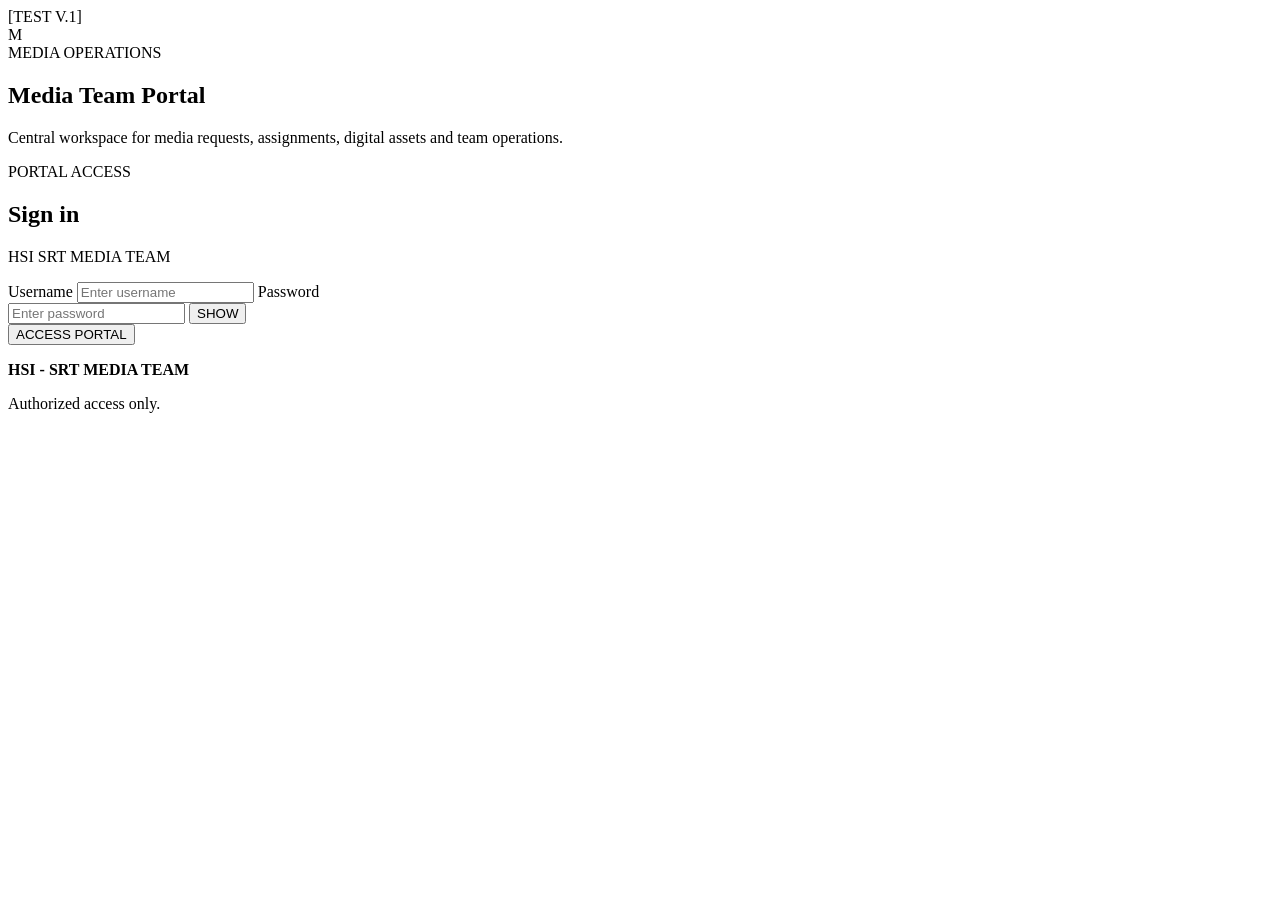
==== index.html @ 19d89032 "Add initial HTML structure for Media Operations Portal" ====
<!DOCTYPE html>
<html lang="en">
<head>
  <meta charset="UTF-8">
  <meta name="viewport" content="width=device-width, initial-scale=1.0">
  <title>Media Operations Portal | MOP</title>
  <link rel="stylesheet" href="css/style.css">
</head>

<body class="login-body">

  <div class="concept-banner">
    [TEST V.1]
  </div>

  <main class="login-wrapper">

    <section class="login-brand">
      <div class="brand-mark">M</div>

      <div>
        <span class="eyebrow">MEDIA OPERATIONS</span>
        <h1>Media Team Portal</h1>
        <p>
          Central workspace for media requests, assignments,
          digital assets and team operations.
        </p>
      </div>
    </section>

    <section class="login-card">

      <div class="login-card-header">
        <span class="status-dot"></span>
        <span>PORTAL ACCESS</span>
      </div>

      <h2>Sign in</h2>
      <p class="muted">
        HSI SRT MEDIA TEAM
      </p>

      <form id="loginForm">

        <label for="username">Username</label>
        <input
          id="username"
          type="text"
          autocomplete="off"
          placeholder="Enter username"
          required
        >

        <label for="password">Password</label>

        <div class="password-box">
          <input
            id="password"
            type="password"
            autocomplete="off"
            placeholder="Enter password"
            required
          >

          <button
            type="button"
            id="showPassword"
            class="show-password"
          >
            SHOW
          </button>
        </div>

        <button class="login-button" type="submit">
          ACCESS PORTAL
        </button>

        <p id="loginMessage" class="login-message"></p>

      </form>

      <div class="security-note">
        <strong>HSI - SRT MEDIA TEAM</strong>
        <p>
         Authorized access only.
        </p>
      </div>

    </section>

  </main>

  <script src="js/login.js"></script>
</body>
</html>
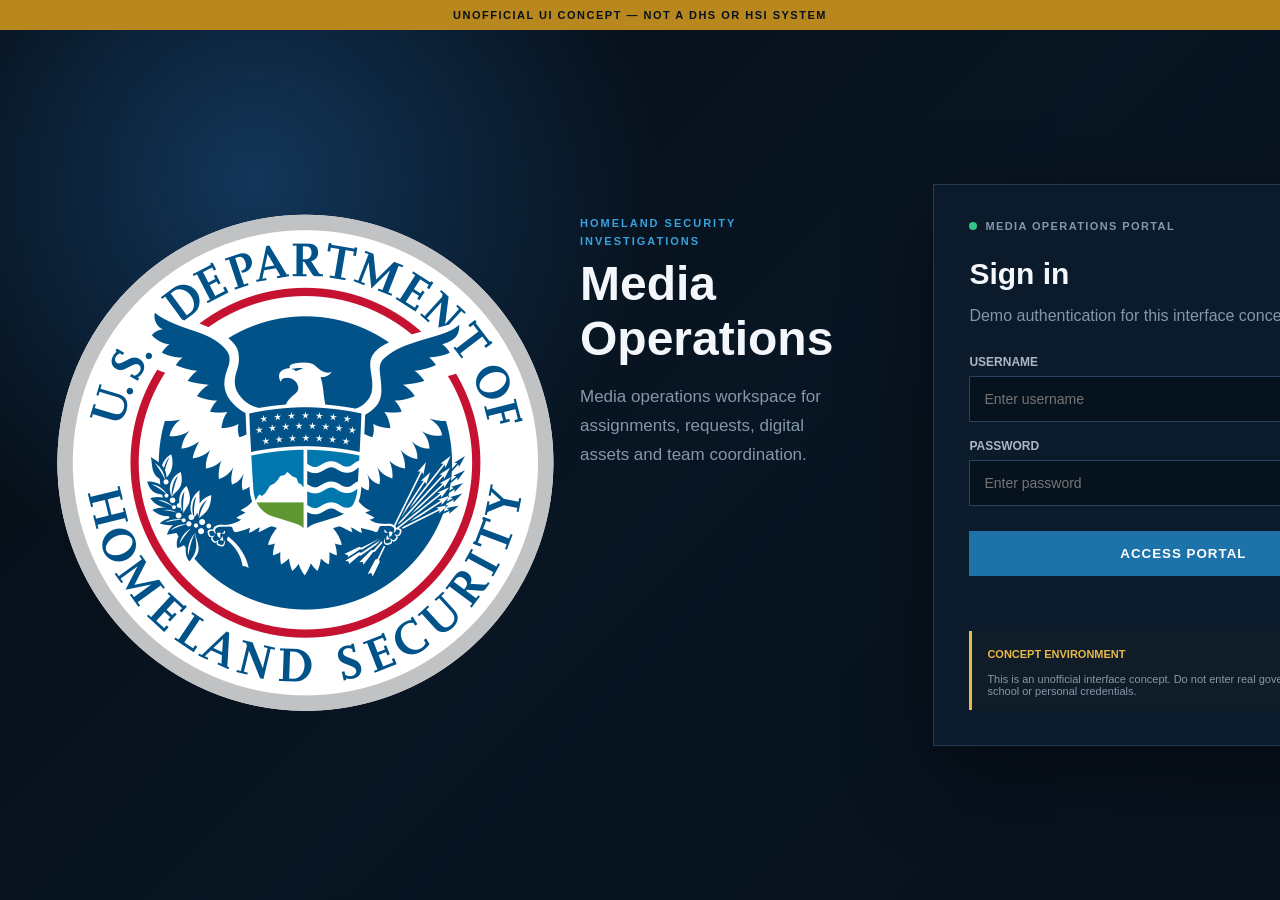
==== commit eb78ec1a: "Update title and content for media operations portal" ====
--- a/index.html
+++ b/index.html
@@ -3,46 +3,70 @@
 <head>
   <meta charset="UTF-8">
   <meta name="viewport" content="width=device-width, initial-scale=1.0">
-  <title>Media Operations Portal | MOP</title>
+
+  <title>Media Operations Portal | Concept</title>
+
   <link rel="stylesheet" href="css/style.css">
 </head>
 
 <body class="login-body">
 
   <div class="concept-banner">
-    [TEST V.1]
+    UNOFFICIAL UI CONCEPT — NOT A DHS OR HSI SYSTEM
   </div>
 
   <main class="login-wrapper">
 
     <section class="login-brand">
-      <div class="brand-mark">M</div>
+
+      <div class="brand-seal">
+        <img src="images/dhs-seal.png" alt="DHS Seal">
+      </div>
 
       <div>
-        <span class="eyebrow">MEDIA OPERATIONS</span>
-        <h1>Media Team Portal</h1>
+
+        <span class="eyebrow">
+          HOMELAND SECURITY INVESTIGATIONS
+        </span>
+
+        <h1>Media Operations</h1>
+
         <p>
-          Central workspace for media requests, assignments,
-          digital assets and team operations.
+          Media operations workspace for assignments,
+          requests, digital assets and team coordination.
         </p>
+
       </div>
+
     </section>
+
 
     <section class="login-card">
 
       <div class="login-card-header">
+
         <span class="status-dot"></span>
-        <span>PORTAL ACCESS</span>
+
+        <span>
+          MEDIA OPERATIONS PORTAL
+        </span>
+
       </div>
 
+
       <h2>Sign in</h2>
+
       <p class="muted">
-        HSI SRT MEDIA TEAM
+        Demo authentication for this interface concept.
       </p>
+
 
       <form id="loginForm">
 
-        <label for="username">Username</label>
+        <label for="username">
+          USERNAME
+        </label>
+
         <input
           id="username"
           type="text"
@@ -51,9 +75,14 @@
           required
         >
 
-        <label for="password">Password</label>
+
+        <label for="password">
+          PASSWORD
+        </label>
+
 
         <div class="password-box">
+
           <input
             id="password"
             type="password"
@@ -69,27 +98,46 @@
           >
             SHOW
           </button>
+
         </div>
 
-        <button class="login-button" type="submit">
+
+        <button
+          class="login-button"
+          type="submit"
+        >
           ACCESS PORTAL
         </button>
 
-        <p id="loginMessage" class="login-message"></p>
+
+        <p
+          id="loginMessage"
+          class="login-message"
+        ></p>
 
       </form>
 
+
       <div class="security-note">
-        <strong>HSI - SRT MEDIA TEAM</strong>
+
+        <strong>
+          CONCEPT ENVIRONMENT
+        </strong>
+
         <p>
-         Authorized access only.
+          This is an unofficial interface concept.
+          Do not enter real government, work,
+          school or personal credentials.
         </p>
+
       </div>
 
     </section>
 
   </main>
 
+
   <script src="js/login.js"></script>
+
 </body>
 </html>
--- a/css/style.css
+++ b/css/style.css
@@ -0,0 +1,661 @@
+* {
+    box-sizing: border-box;
+}
+
+:root {
+    --bg: #07111d;
+    --bg2: #0a1726;
+    --panel: #0d1c2c;
+    --panel2: #10243a;
+    --border: #203a53;
+
+    --blue: #1d72aa;
+    --blue2: #39a1dc;
+
+    --text: #f3f7fb;
+    --muted: #8497aa;
+
+    --green: #35c78a;
+    --yellow: #e9b949;
+    --red: #e45b5b;
+}
+
+body {
+    margin: 0;
+    font-family:
+        Inter,
+        -apple-system,
+        BlinkMacSystemFont,
+        "Segoe UI",
+        sans-serif;
+
+    background: var(--bg);
+    color: var(--text);
+}
+
+.concept-banner {
+    height: 30px;
+    background: #b8871d;
+    color: #07111d;
+
+    display: flex;
+    align-items: center;
+    justify-content: center;
+
+    font-size: 11px;
+    font-weight: 800;
+    letter-spacing: 1.5px;
+}
+
+
+/* LOGIN */
+
+.login-body {
+    min-height: 100vh;
+
+    background:
+        radial-gradient(
+            circle at 20% 20%,
+            #12365a 0,
+            transparent 32%
+        ),
+        linear-gradient(
+            135deg,
+            #050b12,
+            #081522 50%,
+            #07111d
+        );
+}
+
+.login-wrapper {
+    min-height: calc(100vh - 30px);
+
+    display: grid;
+    grid-template-columns: 1.2fr 500px;
+
+    max-width: 1250px;
+
+    margin: auto;
+    padding: 70px 40px;
+
+    align-items: center;
+    gap: 100px;
+}
+
+.login-brand {
+    display: flex;
+    gap: 25px;
+    align-items: flex-start;
+}
+
+.brand-mark {
+    width: 75px;
+    height: 75px;
+
+    border: 2px solid var(--blue2);
+
+    display: grid;
+    place-items: center;
+
+    font-size: 35px;
+    font-weight: 900;
+
+    color: var(--blue2);
+
+    background: rgba(20, 80, 120, .15);
+}
+
+.brand-mark.small {
+    width: 42px;
+    height: 42px;
+    font-size: 19px;
+}
+
+.login-brand h1 {
+    font-size: 48px;
+    margin: 7px 0 15px;
+}
+
+.login-brand p {
+    color: var(--muted);
+    font-size: 17px;
+    line-height: 1.7;
+    max-width: 550px;
+}
+
+.eyebrow {
+    color: var(--blue2);
+
+    font-size: 11px;
+    font-weight: 800;
+
+    letter-spacing: 2px;
+}
+
+.login-card {
+    background: rgba(13, 28, 44, .96);
+
+    border: 1px solid var(--border);
+
+    padding: 35px;
+
+    box-shadow:
+        0 30px 80px rgba(0, 0, 0, .45);
+}
+
+.login-card-header {
+    display: flex;
+    align-items: center;
+    gap: 8px;
+
+    color: var(--muted);
+
+    font-size: 11px;
+    font-weight: 700;
+
+    letter-spacing: 1.4px;
+}
+
+.status-dot,
+.online-dot {
+    width: 8px;
+    height: 8px;
+
+    border-radius: 50%;
+
+    background: var(--green);
+}
+
+.login-card h2 {
+    margin-bottom: 5px;
+    font-size: 30px;
+}
+
+.muted {
+    color: var(--muted);
+    margin-bottom: 30px;
+}
+
+label {
+    display: block;
+
+    margin: 17px 0 7px;
+
+    color: #aab8c5;
+
+    font-size: 12px;
+    font-weight: 700;
+}
+
+input {
+    width: 100%;
+
+    background: #07121f;
+
+    border: 1px solid #29435c;
+
+    color: white;
+
+    padding: 14px;
+
+    outline: none;
+
+    font-size: 14px;
+}
+
+input:focus {
+    border-color: var(--blue2);
+}
+
+.password-box {
+    display: flex;
+}
+
+.password-box input {
+    border-right: none;
+}
+
+.show-password {
+    background: #07121f;
+
+    color: var(--blue2);
+
+    border: 1px solid #29435c;
+    border-left: none;
+
+    padding: 0 15px;
+
+    font-size: 10px;
+    font-weight: 800;
+
+    cursor: pointer;
+}
+
+.login-button {
+    width: 100%;
+
+    margin-top: 25px;
+    padding: 15px;
+
+    border: 0;
+
+    background: var(--blue);
+
+    color: white;
+
+    font-weight: 800;
+    letter-spacing: 1px;
+
+    cursor: pointer;
+}
+
+.login-button:hover {
+    background: #2587c5;
+}
+
+.login-message {
+    min-height: 18px;
+
+    color: var(--blue2);
+
+    font-size: 12px;
+
+    text-align: center;
+}
+
+.security-note {
+    margin-top: 25px;
+
+    border-left: 3px solid var(--yellow);
+
+    background: #101c27;
+
+    padding: 13px 15px;
+}
+
+.security-note strong {
+    color: var(--yellow);
+    font-size: 11px;
+}
+
+.security-note p {
+    color: var(--muted);
+    font-size: 11px;
+    margin-bottom: 0;
+}
+
+
+/* PORTAL */
+
+.portal-layout {
+    min-height: calc(100vh - 30px);
+
+    display: grid;
+    grid-template-columns: 240px 1fr;
+}
+
+.sidebar {
+    background: #07121f;
+
+    border-right: 1px solid var(--border);
+
+    padding: 25px 15px;
+
+    display: flex;
+    flex-direction: column;
+}
+
+.sidebar-brand {
+    display: flex;
+    align-items: center;
+    gap: 12px;
+
+    padding: 0 10px 30px;
+}
+
+.sidebar-brand strong {
+    display: block;
+    font-size: 13px;
+}
+
+.sidebar-brand span {
+    color: var(--muted);
+    font-size: 10px;
+    letter-spacing: 2px;
+}
+
+.sidebar nav {
+    display: flex;
+    flex-direction: column;
+    gap: 5px;
+}
+
+.sidebar nav a {
+    color: #8ea1b4;
+
+    text-decoration: none;
+
+    padding: 12px 15px;
+
+    border-left: 2px solid transparent;
+
+    font-size: 13px;
+}
+
+.sidebar nav a:hover,
+.sidebar nav a.active {
+    color: white;
+
+    background: #0d2033;
+
+    border-left-color: var(--blue2);
+}
+
+.sidebar-bottom {
+    margin-top: auto;
+}
+
+.sidebar-bottom button {
+    width: 100%;
+
+    padding: 11px;
+
+    background: transparent;
+
+    color: var(--muted);
+
+    border: 1px solid var(--border);
+
+    cursor: pointer;
+}
+
+.portal-content {
+    padding: 40px;
+
+    background:
+        linear-gradient(
+            180deg,
+            #081522,
+            #07111d
+        );
+}
+
+.portal-header {
+    display: flex;
+
+    align-items: center;
+    justify-content: space-between;
+
+    margin-bottom: 35px;
+}
+
+.portal-header h1 {
+    margin: 5px 0;
+    font-size: 30px;
+}
+
+.portal-header p {
+    color: var(--muted);
+    margin: 0;
+}
+
+.user-chip {
+    display: flex;
+    align-items: center;
+    gap: 9px;
+
+    background: var(--panel);
+
+    border: 1px solid var(--border);
+
+    padding: 10px 15px;
+
+    font-size: 12px;
+}
+
+.stats-grid {
+    display: grid;
+
+    grid-template-columns:
+        repeat(4, minmax(160px, 1fr));
+
+    gap: 15px;
+
+    margin-bottom: 20px;
+}
+
+.stat-card,
+.panel {
+    background: var(--panel);
+
+    border: 1px solid var(--border);
+}
+
+.stat-card {
+    padding: 20px;
+}
+
+.stat-card span {
+    display: block;
+
+    color: var(--muted);
+
+    font-size: 10px;
+    font-weight: 700;
+
+    letter-spacing: 1px;
+}
+
+.stat-card strong {
+    display: block;
+
+    margin: 7px 0;
+
+    font-size: 30px;
+}
+
+.stat-card small {
+    color: #657b90;
+}
+
+.dashboard-grid {
+    display: grid;
+    grid-template-columns: 1fr 1fr;
+
+    gap: 20px;
+
+    margin-bottom: 20px;
+}
+
+.panel {
+    padding: 22px;
+}
+
+.panel-heading {
+    display: flex;
+
+    justify-content: space-between;
+    align-items: center;
+
+    margin-bottom: 20px;
+}
+
+.panel-heading h2 {
+    margin: 3px 0;
+    font-size: 18px;
+}
+
+.panel-heading a {
+    color: var(--blue2);
+    text-decoration: none;
+    font-size: 12px;
+}
+
+.request-row {
+    display: flex;
+
+    align-items: center;
+    justify-content: space-between;
+
+    padding: 15px 0;
+
+    border-bottom: 1px solid #1b3247;
+}
+
+.request-row:last-child {
+    border-bottom: 0;
+}
+
+.request-row strong {
+    font-size: 13px;
+}
+
+.request-row p {
+    color: var(--muted);
+
+    font-size: 11px;
+
+    margin: 4px 0 0;
+}
+
+.badge {
+    padding: 5px 8px;
+
+    font-size: 9px;
+    font-weight: 800;
+
+    letter-spacing: .5px;
+}
+
+.badge.urgent {
+    background: rgba(228, 91, 91, .13);
+    color: #f17878;
+}
+
+.badge.progress {
+    background: rgba(57, 161, 220, .13);
+    color: #56b5eb;
+}
+
+.badge.pending {
+    background: rgba(233, 185, 73, .13);
+    color: #e9b949;
+}
+
+.activity {
+    display: flex;
+
+    gap: 12px;
+
+    padding: 12px 0;
+
+    border-bottom: 1px solid #1b3247;
+}
+
+.activity > span {
+    width: 7px;
+    height: 7px;
+
+    margin-top: 5px;
+
+    background: var(--blue2);
+
+    border-radius: 50%;
+}
+
+.activity strong {
+    font-size: 12px;
+}
+
+.activity p {
+    color: var(--muted);
+
+    font-size: 11px;
+
+    margin: 3px 0;
+}
+
+.activity small {
+    color: #526b82;
+    font-size: 10px;
+}
+
+table {
+    width: 100%;
+
+    border-collapse: collapse;
+
+    font-size: 12px;
+}
+
+th {
+    color: var(--muted);
+
+    font-size: 9px;
+
+    letter-spacing: 1px;
+
+    text-align: left;
+
+    padding: 12px 10px;
+
+    border-bottom: 1px solid var(--border);
+}
+
+td {
+    padding: 15px 10px;
+
+    border-bottom: 1px solid #172d42;
+}
+
+
+/* MOBILE */
+
+@media (max-width: 900px) {
+
+    .login-wrapper {
+        grid-template-columns: 1fr;
+        gap: 40px;
+    }
+
+    .portal-layout {
+        grid-template-columns: 1fr;
+    }
+
+    .sidebar {
+        display: none;
+    }
+
+    .stats-grid {
+        grid-template-columns: 1fr 1fr;
+    }
+
+    .dashboard-grid {
+        grid-template-columns: 1fr;
+    }
+
+}
+
+@media (max-width: 550px) {
+
+    .login-wrapper {
+        padding: 35px 20px;
+    }
+
+    .login-brand h1 {
+        font-size: 35px;
+    }
+
+    .portal-content {
+        padding: 20px;
+    }
+
+    .stats-grid {
+        grid-template-columns: 1fr;
+    }
+
+    .assignments {
+        overflow-x: auto;
+    }
+
+}
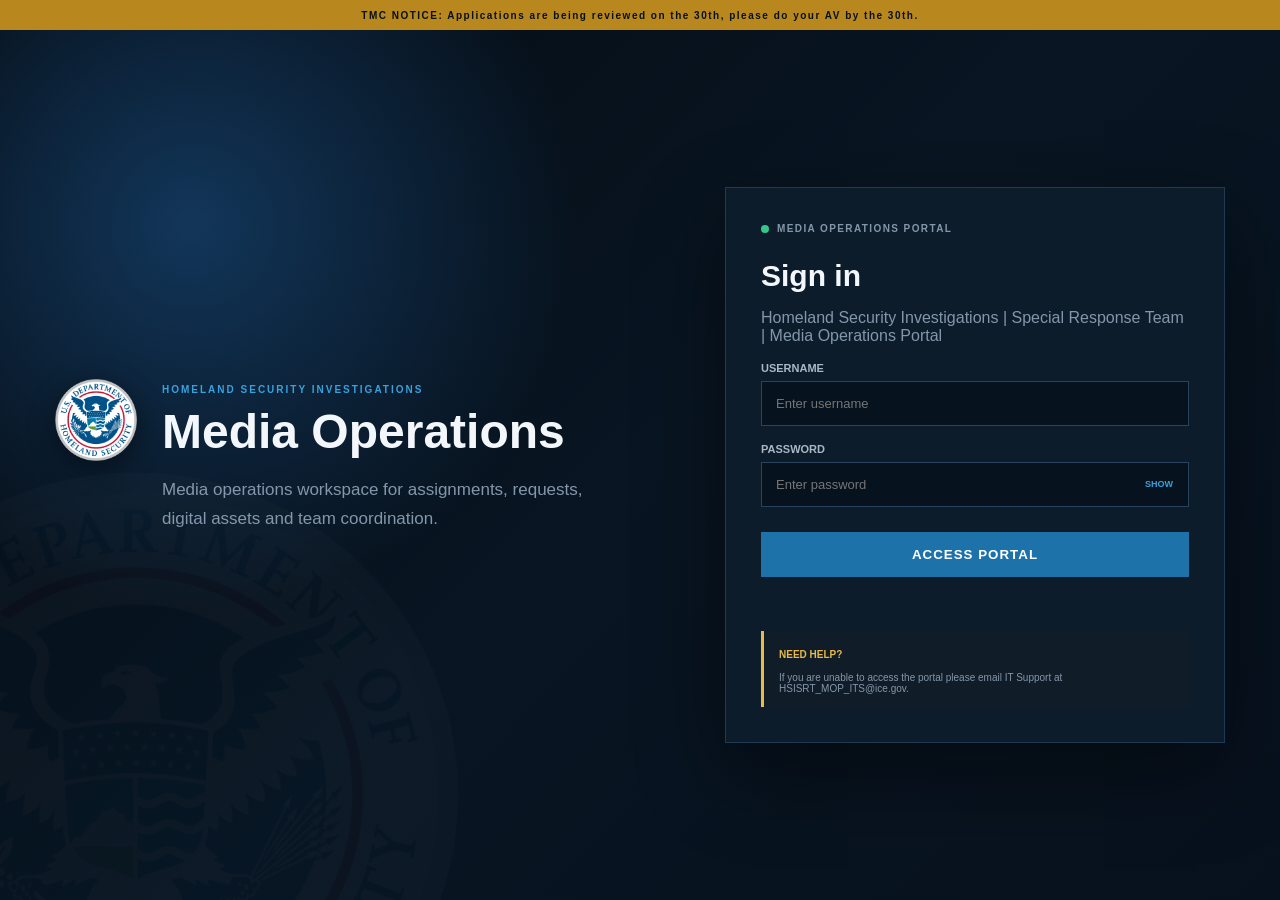
==== commit af0758b3: "Change title and update banner notice Updated title and banner message to reflect HSI-SRT." ====
--- a/index.html
+++ b/index.html
@@ -4,7 +4,7 @@
   <meta charset="UTF-8">
   <meta name="viewport" content="width=device-width, initial-scale=1.0">
 
-  <title>Media Operations Portal | Concept</title>
+  <title>Media Operations Portal | HSI-SRT</title>
 
   <link rel="stylesheet" href="css/style.css">
 </head>
@@ -12,7 +12,7 @@
 <body class="login-body">
 
   <div class="concept-banner">
-    UNOFFICIAL UI CONCEPT — NOT A DHS OR HSI SYSTEM
+   TMC NOTICE: Applications are being reviewed on the 30th, please do your AV by the 30th.
   </div>
 
   <main class="login-wrapper">
@@ -57,7 +57,7 @@
       <h2>Sign in</h2>
 
       <p class="muted">
-        Demo authentication for this interface concept.
+        Homeland Security Investigations | Special Response Team | Media Operations Portal
       </p>
 
 
@@ -121,13 +121,12 @@
       <div class="security-note">
 
         <strong>
-          CONCEPT ENVIRONMENT
+          NEED HELP?
         </strong>
 
         <p>
-          This is an unofficial interface concept.
-          Do not enter real government, work,
-          school or personal credentials.
+          If you are unable to access the portal please
+          email IT Support at HSISRT_MOP_ITS@ice.gov.
         </p>
 
       </div>
--- a/css/style.css
+++ b/css/style.css
@@ -3,10 +3,13 @@
 }
 
 :root {
-    --bg: #07111d;
-    --bg2: #0a1726;
+
+    --bg: #06101b;
+    --bg2: #081827;
+
     --panel: #0d1c2c;
     --panel2: #10243a;
+
     --border: #203a53;
 
     --blue: #1d72aa;
@@ -20,8 +23,11 @@
     --red: #e45b5b;
 }
 
+
 body {
+
     margin: 0;
+
     font-family:
         Inter,
         -apple-system,
@@ -30,332 +36,561 @@
         sans-serif;
 
     background: var(--bg);
+
     color: var(--text);
-}
+
+}
+
+
+/* CONCEPT WARNING */
 
 .concept-banner {
+
     height: 30px;
+
     background: #b8871d;
+
     color: #07111d;
 
     display: flex;
+
     align-items: center;
     justify-content: center;
 
-    font-size: 11px;
-    font-weight: 800;
+    font-size: 10px;
+
+    font-weight: 900;
+
     letter-spacing: 1.5px;
+
+}
+
+
+/* DHS SEALS */
+
+.brand-seal {
+
+    width: 82px;
+    height: 82px;
+
+    display: flex;
+
+    align-items: center;
+    justify-content: center;
+
+    flex-shrink: 0;
+
+}
+
+
+.brand-seal img {
+
+    width: 100%;
+    height: 100%;
+
+    object-fit: contain;
+
+    display: block;
+
+    filter:
+        drop-shadow(
+            0 7px 14px
+            rgba(0,0,0,.45)
+        );
+
+}
+
+
+.brand-seal.small {
+
+    width: 48px;
+    height: 48px;
+
+}
+
+
+.brand-seal.small img {
+
+    width: 48px;
+    height: 48px;
+
 }
 
 
 /* LOGIN */
 
 .login-body {
+
     min-height: 100vh;
 
-    background:
+    position: relative;
+
+    background:
+
         radial-gradient(
-            circle at 20% 20%,
+            circle at 15% 25%,
             #12365a 0,
-            transparent 32%
+            transparent 30%
         ),
+
         linear-gradient(
             135deg,
             #050b12,
             #081522 50%,
             #07111d
         );
-}
+
+}
+
+
+.login-body::before {
+
+    content: "";
+
+    position: fixed;
+
+    width: 650px;
+    height: 650px;
+
+    left: -190px;
+    bottom: -220px;
+
+    background-image:
+        url("../images/dhs-seal.png");
+
+    background-repeat:
+        no-repeat;
+
+    background-position:
+        center;
+
+    background-size:
+        contain;
+
+    opacity: .025;
+
+    pointer-events: none;
+
+}
+
 
 .login-wrapper {
-    min-height: calc(100vh - 30px);
+
+    min-height:
+        calc(100vh - 30px);
 
     display: grid;
-    grid-template-columns: 1.2fr 500px;
+
+    grid-template-columns:
+        1.2fr 500px;
 
     max-width: 1250px;
 
     margin: auto;
+
     padding: 70px 40px;
 
     align-items: center;
+
     gap: 100px;
-}
+
+}
+
 
 .login-brand {
-    display: flex;
+
+    display: flex;
+
     gap: 25px;
+
     align-items: flex-start;
-}
-
-.brand-mark {
-    width: 75px;
-    height: 75px;
-
-    border: 2px solid var(--blue2);
-
-    display: grid;
-    place-items: center;
-
-    font-size: 35px;
-    font-weight: 900;
+
+}
+
+
+.login-brand h1 {
+
+    font-size: 48px;
+
+    margin:
+        7px 0 15px;
+
+}
+
+
+.login-brand p {
+
+    color: var(--muted);
+
+    font-size: 17px;
+
+    line-height: 1.7;
+
+    max-width: 550px;
+
+}
+
+
+.eyebrow {
 
     color: var(--blue2);
 
-    background: rgba(20, 80, 120, .15);
-}
-
-.brand-mark.small {
-    width: 42px;
-    height: 42px;
-    font-size: 19px;
-}
-
-.login-brand h1 {
-    font-size: 48px;
-    margin: 7px 0 15px;
-}
-
-.login-brand p {
+    font-size: 10px;
+
+    font-weight: 800;
+
+    letter-spacing: 2px;
+
+}
+
+
+.login-card {
+
+    background:
+        rgba(13,28,44,.97);
+
+    border:
+        1px solid var(--border);
+
+    padding: 35px;
+
+    box-shadow:
+        0 30px 80px
+        rgba(0,0,0,.45);
+
+}
+
+
+.login-card-header {
+
+    display: flex;
+
+    align-items: center;
+
+    gap: 8px;
+
     color: var(--muted);
-    font-size: 17px;
-    line-height: 1.7;
-    max-width: 550px;
-}
-
-.eyebrow {
-    color: var(--blue2);
-
-    font-size: 11px;
-    font-weight: 800;
-
-    letter-spacing: 2px;
-}
-
-.login-card {
-    background: rgba(13, 28, 44, .96);
-
-    border: 1px solid var(--border);
-
-    padding: 35px;
-
-    box-shadow:
-        0 30px 80px rgba(0, 0, 0, .45);
-}
-
-.login-card-header {
-    display: flex;
-    align-items: center;
-    gap: 8px;
-
-    color: var(--muted);
-
-    font-size: 11px;
+
+    font-size: 10px;
+
     font-weight: 700;
 
     letter-spacing: 1.4px;
-}
+
+}
+
 
 .status-dot,
 .online-dot {
+
     width: 8px;
     height: 8px;
 
     border-radius: 50%;
 
     background: var(--green);
-}
+
+}
+
 
 .login-card h2 {
+
     margin-bottom: 5px;
+
     font-size: 30px;
-}
+
+}
+
 
 .muted {
+
     color: var(--muted);
-    margin-bottom: 30px;
-}
+
+}
+
 
 label {
+
     display: block;
 
-    margin: 17px 0 7px;
+    margin:
+        17px 0 7px;
 
     color: #aab8c5;
 
+    font-size: 11px;
+
+    font-weight: 700;
+
+}
+
+
+input {
+
+    width: 100%;
+
+    background: #07121f;
+
+    border:
+        1px solid #29435c;
+
+    color: white;
+
+    padding: 14px;
+
+    outline: none;
+
+    font-size: 13px;
+
+}
+
+
+input:focus {
+
+    border-color:
+        var(--blue2);
+
+}
+
+
+.password-box {
+
+    display: flex;
+
+}
+
+
+.password-box input {
+
+    border-right: none;
+
+}
+
+
+.show-password {
+
+    background: #07121f;
+
+    color: var(--blue2);
+
+    border:
+        1px solid #29435c;
+
+    border-left: none;
+
+    padding:
+        0 15px;
+
+    font-size: 9px;
+
+    font-weight: 800;
+
+    cursor: pointer;
+
+}
+
+
+.login-button {
+
+    width: 100%;
+
+    margin-top: 25px;
+
+    padding: 15px;
+
+    border: 0;
+
+    background:
+        var(--blue);
+
+    color: white;
+
+    font-weight: 800;
+
+    letter-spacing: 1px;
+
+    cursor: pointer;
+
+}
+
+
+.login-button:hover {
+
+    background:
+        #2587c5;
+
+}
+
+
+.login-message {
+
+    min-height: 18px;
+
+    color: var(--blue2);
+
+    font-size: 11px;
+
+    text-align: center;
+
+}
+
+
+.security-note {
+
+    margin-top: 25px;
+
+    border-left:
+        3px solid var(--yellow);
+
+    background:
+        #101c27;
+
+    padding:
+        13px 15px;
+
+}
+
+
+.security-note strong {
+
+    color:
+        var(--yellow);
+
+    font-size: 10px;
+
+}
+
+
+.security-note p {
+
+    color:
+        var(--muted);
+
+    font-size: 10px;
+
+    margin-bottom: 0;
+
+}
+
+
+/* PORTAL */
+
+.portal-layout {
+
+    min-height:
+        calc(100vh - 30px);
+
+    display: grid;
+
+    grid-template-columns:
+        245px 1fr;
+
+}
+
+
+.sidebar {
+
+    background:
+        #07121f;
+
+    border-right:
+        1px solid var(--border);
+
+    padding:
+        25px 15px;
+
+    display: flex;
+
+    flex-direction: column;
+
+}
+
+
+.sidebar-brand {
+
+    display: flex;
+
+    align-items: center;
+
+    gap: 12px;
+
+    padding:
+        0 10px 30px;
+
+}
+
+
+.sidebar-brand strong {
+
+    display: block;
+
     font-size: 12px;
-    font-weight: 700;
-}
-
-input {
-    width: 100%;
-
-    background: #07121f;
-
-    border: 1px solid #29435c;
-
-    color: white;
-
-    padding: 14px;
-
-    outline: none;
-
-    font-size: 14px;
-}
-
-input:focus {
-    border-color: var(--blue2);
-}
-
-.password-box {
-    display: flex;
-}
-
-.password-box input {
-    border-right: none;
-}
-
-.show-password {
-    background: #07121f;
-
-    color: var(--blue2);
-
-    border: 1px solid #29435c;
-    border-left: none;
-
-    padding: 0 15px;
-
-    font-size: 10px;
-    font-weight: 800;
-
-    cursor: pointer;
-}
-
-.login-button {
-    width: 100%;
-
-    margin-top: 25px;
-    padding: 15px;
-
-    border: 0;
-
-    background: var(--blue);
-
-    color: white;
-
-    font-weight: 800;
-    letter-spacing: 1px;
-
-    cursor: pointer;
-}
-
-.login-button:hover {
-    background: #2587c5;
-}
-
-.login-message {
-    min-height: 18px;
-
-    color: var(--blue2);
+
+}
+
+
+.sidebar-brand span {
+
+    color: var(--muted);
+
+    font-size: 9px;
+
+    letter-spacing: 2px;
+
+}
+
+
+.sidebar nav {
+
+    display: flex;
+
+    flex-direction: column;
+
+    gap: 5px;
+
+}
+
+
+.sidebar nav a {
+
+    color: #8ea1b4;
+
+    text-decoration: none;
+
+    padding:
+        12px 15px;
+
+    border-left:
+        2px solid transparent;
 
     font-size: 12px;
 
-    text-align: center;
-}
-
-.security-note {
-    margin-top: 25px;
-
-    border-left: 3px solid var(--yellow);
-
-    background: #101c27;
-
-    padding: 13px 15px;
-}
-
-.security-note strong {
-    color: var(--yellow);
-    font-size: 11px;
-}
-
-.security-note p {
-    color: var(--muted);
-    font-size: 11px;
-    margin-bottom: 0;
-}
-
-
-/* PORTAL */
-
-.portal-layout {
-    min-height: calc(100vh - 30px);
-
-    display: grid;
-    grid-template-columns: 240px 1fr;
-}
-
-.sidebar {
-    background: #07121f;
-
-    border-right: 1px solid var(--border);
-
-    padding: 25px 15px;
-
-    display: flex;
-    flex-direction: column;
-}
-
-.sidebar-brand {
-    display: flex;
-    align-items: center;
-    gap: 12px;
-
-    padding: 0 10px 30px;
-}
-
-.sidebar-brand strong {
-    display: block;
-    font-size: 13px;
-}
-
-.sidebar-brand span {
-    color: var(--muted);
-    font-size: 10px;
-    letter-spacing: 2px;
-}
-
-.sidebar nav {
-    display: flex;
-    flex-direction: column;
-    gap: 5px;
-}
-
-.sidebar nav a {
-    color: #8ea1b4;
-
-    text-decoration: none;
-
-    padding: 12px 15px;
-
-    border-left: 2px solid transparent;
-
-    font-size: 13px;
-}
+}
+
 
 .sidebar nav a:hover,
 .sidebar nav a.active {
+
     color: white;
 
-    background: #0d2033;
-
-    border-left-color: var(--blue2);
-}
+    background:
+        #0d2033;
+
+    border-left-color:
+        var(--blue2);
+
+}
+
 
 .sidebar-bottom {
+
     margin-top: auto;
-}
+
+}
+
 
 .sidebar-bottom button {
+
     width: 100%;
 
     padding: 11px;
@@ -364,298 +599,775 @@
 
     color: var(--muted);
 
-    border: 1px solid var(--border);
+    border:
+        1px solid var(--border);
 
     cursor: pointer;
-}
+
+}
+
 
 .portal-content {
+
     padding: 40px;
 
     background:
+
+        radial-gradient(
+            circle at 80% 0,
+            rgba(24,76,115,.18),
+            transparent 30%
+        ),
+
         linear-gradient(
             180deg,
             #081522,
             #07111d
         );
-}
+
+}
+
 
 .portal-header {
+
     display: flex;
 
     align-items: center;
-    justify-content: space-between;
+
+    justify-content:
+        space-between;
 
     margin-bottom: 35px;
-}
+
+}
+
 
 .portal-header h1 {
-    margin: 5px 0;
+
+    margin:
+        5px 0;
+
     font-size: 30px;
-}
+
+}
+
 
 .portal-header p {
+
     color: var(--muted);
+
     margin: 0;
-}
+
+}
+
 
 .user-chip {
-    display: flex;
+
+    display: flex;
+
     align-items: center;
+
     gap: 9px;
 
-    background: var(--panel);
-
-    border: 1px solid var(--border);
-
-    padding: 10px 15px;
-
-    font-size: 12px;
-}
+    background:
+        var(--panel);
+
+    border:
+        1px solid var(--border);
+
+    padding:
+        10px 15px;
+
+    font-size: 11px;
+
+}
+
 
 .stats-grid {
+
     display: grid;
 
     grid-template-columns:
-        repeat(4, minmax(160px, 1fr));
+        repeat(
+            4,
+            minmax(160px,1fr)
+        );
 
     gap: 15px;
 
     margin-bottom: 20px;
-}
+
+}
+
 
 .stat-card,
 .panel {
-    background: var(--panel);
-
-    border: 1px solid var(--border);
-}
+
+    background:
+        var(--panel);
+
+    border:
+        1px solid var(--border);
+
+}
+
 
 .stat-card {
+
     padding: 20px;
-}
+
+}
+
 
 .stat-card span {
+
     display: block;
 
     color: var(--muted);
 
+    font-size: 9px;
+
+    font-weight: 700;
+
+    letter-spacing: 1px;
+
+}
+
+
+.stat-card strong {
+
+    display: block;
+
+    margin:
+        7px 0;
+
+    font-size: 30px;
+
+}
+
+
+.stat-card small {
+
+    color: #657b90;
+
+}
+
+
+.dashboard-grid {
+
+    display: grid;
+
+    grid-template-columns:
+        1fr 1fr;
+
+    gap: 20px;
+
+    margin-bottom: 20px;
+
+}
+
+
+.panel {
+
+    padding: 22px;
+
+}
+
+
+.panel-heading {
+
+    display: flex;
+
+    justify-content:
+        space-between;
+
+    align-items: center;
+
+    margin-bottom: 20px;
+
+}
+
+
+.panel-heading h2 {
+
+    margin:
+        3px 0;
+
+    font-size: 18px;
+
+}
+
+
+.panel-heading a {
+
+    color:
+        var(--blue2);
+
+    text-decoration: none;
+
+    font-size: 11px;
+
+}
+
+
+.request-row {
+
+    display: flex;
+
+    align-items: center;
+
+    justify-content:
+        space-between;
+
+    padding:
+        15px 0;
+
+    border-bottom:
+        1px solid #1b3247;
+
+}
+
+
+.request-row:last-child {
+
+    border-bottom: 0;
+
+}
+
+
+.request-row strong {
+
+    font-size: 12px;
+
+}
+
+
+.request-row p {
+
+    color: var(--muted);
+
     font-size: 10px;
-    font-weight: 700;
-
-    letter-spacing: 1px;
-}
-
-.stat-card strong {
-    display: block;
-
-    margin: 7px 0;
-
-    font-size: 30px;
-}
-
-.stat-card small {
-    color: #657b90;
-}
-
-.dashboard-grid {
-    display: grid;
-    grid-template-columns: 1fr 1fr;
-
-    gap: 20px;
-
-    margin-bottom: 20px;
-}
-
-.panel {
-    padding: 22px;
-}
-
-.panel-heading {
-    display: flex;
-
-    justify-content: space-between;
-    align-items: center;
-
-    margin-bottom: 20px;
-}
-
-.panel-heading h2 {
-    margin: 3px 0;
-    font-size: 18px;
-}
-
-.panel-heading a {
-    color: var(--blue2);
-    text-decoration: none;
-    font-size: 12px;
-}
-
-.request-row {
-    display: flex;
-
-    align-items: center;
-    justify-content: space-between;
-
-    padding: 15px 0;
-
-    border-bottom: 1px solid #1b3247;
-}
-
-.request-row:last-child {
-    border-bottom: 0;
-}
-
-.request-row strong {
-    font-size: 13px;
-}
-
-.request-row p {
-    color: var(--muted);
-
-    font-size: 11px;
-
-    margin: 4px 0 0;
-}
+
+    margin:
+        4px 0 0;
+
+}
+
 
 .badge {
-    padding: 5px 8px;
-
-    font-size: 9px;
+
+    padding:
+        5px 8px;
+
+    font-size: 8px;
+
     font-weight: 800;
 
     letter-spacing: .5px;
-}
+
+}
+
 
 .badge.urgent {
-    background: rgba(228, 91, 91, .13);
+
+    background:
+        rgba(228,91,91,.13);
+
     color: #f17878;
-}
+
+}
+
 
 .badge.progress {
-    background: rgba(57, 161, 220, .13);
+
+    background:
+        rgba(57,161,220,.13);
+
     color: #56b5eb;
-}
+
+}
+
 
 .badge.pending {
-    background: rgba(233, 185, 73, .13);
+
+    background:
+        rgba(233,185,73,.13);
+
     color: #e9b949;
-}
+
+}
+
 
 .activity {
+
     display: flex;
 
     gap: 12px;
 
-    padding: 12px 0;
-
-    border-bottom: 1px solid #1b3247;
-}
+    padding:
+        12px 0;
+
+    border-bottom:
+        1px solid #1b3247;
+
+}
+
 
 .activity > span {
+
     width: 7px;
     height: 7px;
 
     margin-top: 5px;
 
-    background: var(--blue2);
+    background:
+        var(--blue2);
 
     border-radius: 50%;
-}
+
+}
+
 
 .activity strong {
-    font-size: 12px;
-}
+
+    font-size: 11px;
+
+}
+
 
 .activity p {
+
     color: var(--muted);
 
+    font-size: 10px;
+
+    margin:
+        3px 0;
+
+}
+
+
+.activity small {
+
+    color: #526b82;
+
+    font-size: 9px;
+
+}
+
+
+table {
+
+    width: 100%;
+
+    border-collapse:
+        collapse;
+
     font-size: 11px;
 
-    margin: 3px 0;
-}
-
-.activity small {
-    color: #526b82;
+}
+
+
+th {
+
+    color: var(--muted);
+
+    font-size: 8px;
+
+    letter-spacing: 1px;
+
+    text-align: left;
+
+    padding:
+        12px 10px;
+
+    border-bottom:
+        1px solid var(--border);
+
+}
+
+
+td {
+
+    padding:
+        15px 10px;
+
+    border-bottom:
+        1px solid #172d42;
+
+}
+
+
+/* DIRECTORY */
+
+.directory-toolbar {
+
+    margin-bottom: 25px;
+
+}
+
+
+.directory-search {
+
+    max-width: 420px;
+
+}
+
+
+.directory-section {
+
+    margin-bottom: 35px;
+
+}
+
+
+.section-title {
+
+    display: flex;
+
+    align-items: center;
+
+    gap: 12px;
+
+    margin-bottom: 15px;
+
+    color: #8497aa;
+
     font-size: 10px;
-}
-
-table {
-    width: 100%;
-
-    border-collapse: collapse;
-
-    font-size: 12px;
-}
-
-th {
-    color: var(--muted);
-
-    font-size: 9px;
+
+    font-weight: 800;
+
+    letter-spacing: 1.5px;
+
+}
+
+
+.section-title::after {
+
+    content: "";
+
+    flex: 1;
+
+    height: 1px;
+
+    background:
+        var(--border);
+
+}
+
+
+.team-grid {
+
+    display: grid;
+
+    grid-template-columns:
+        repeat(
+            auto-fill,
+            minmax(270px,1fr)
+        );
+
+    gap: 15px;
+
+}
+
+
+.member-card {
+
+    position: relative;
+
+    background:
+        var(--panel);
+
+    border:
+        1px solid var(--border);
+
+    padding: 20px;
+
+    transition: .15s;
+
+}
+
+
+.member-card:hover {
+
+    border-color:
+        var(--blue2);
+
+    transform:
+        translateY(-2px);
+
+}
+
+
+.member-top {
+
+    display: flex;
+
+    align-items: center;
+
+    gap: 14px;
+
+    margin-bottom: 18px;
+
+}
+
+
+.member-avatar {
+
+    width: 48px;
+    height: 48px;
+
+    display: grid;
+
+    place-items: center;
+
+    background:
+        #102b43;
+
+    border:
+        1px solid #28506e;
+
+    color:
+        var(--blue2);
+
+    font-size: 14px;
+
+    font-weight: 800;
+
+}
+
+
+.member-name {
+
+    font-size: 14px;
+
+    font-weight: 700;
+
+}
+
+
+.member-id {
+
+    color: #60798f;
+
+    font-size: 8px;
+
+    margin-top: 4px;
 
     letter-spacing: 1px;
 
-    text-align: left;
-
-    padding: 12px 10px;
-
-    border-bottom: 1px solid var(--border);
-}
-
-td {
-    padding: 15px 10px;
-
-    border-bottom: 1px solid #172d42;
+}
+
+
+.member-role {
+
+    min-height: 43px;
+
+    color: #a7b7c5;
+
+    font-size: 10px;
+
+    font-weight: 700;
+
+    line-height: 1.5;
+
+}
+
+
+.member-bottom {
+
+    display: flex;
+
+    justify-content:
+        space-between;
+
+    align-items: center;
+
+    margin-top: 18px;
+
+    padding-top: 14px;
+
+    border-top:
+        1px solid #1b3247;
+
+}
+
+
+.personnel-type {
+
+    padding:
+        5px 7px;
+
+    font-size: 7px;
+
+    font-weight: 800;
+
+    letter-spacing: .8px;
+
+}
+
+
+.personnel-type.intern {
+
+    color: #e9b949;
+
+    background:
+        rgba(233,185,73,.12);
+
+}
+
+
+.personnel-type.employee {
+
+    color: #56b5eb;
+
+    background:
+        rgba(57,161,220,.12);
+
+}
+
+
+.availability {
+
+    display: flex;
+
+    align-items: center;
+
+    gap: 6px;
+
+    color: #8497aa;
+
+    font-size: 8px;
+
+}
+
+
+.availability-dot {
+
+    width: 6px;
+    height: 6px;
+
+    border-radius: 50%;
+
+    background:
+        var(--green);
+
+}
+
+
+.empty-results {
+
+    display: none;
+
+    padding: 40px;
+
+    border:
+        1px solid var(--border);
+
+    color:
+        var(--muted);
+
+    text-align: center;
+
 }
 
 
 /* MOBILE */
 
-@media (max-width: 900px) {
+@media(max-width:900px) {
 
     .login-wrapper {
-        grid-template-columns: 1fr;
+
+        grid-template-columns:
+            1fr;
+
         gap: 40px;
+
     }
 
+
     .portal-layout {
-        grid-template-columns: 1fr;
+
+        grid-template-columns:
+            1fr;
+
     }
 
+
     .sidebar {
+
         display: none;
+
     }
 
+
     .stats-grid {
-        grid-template-columns: 1fr 1fr;
+
+        grid-template-columns:
+            1fr 1fr;
+
     }
 
+
     .dashboard-grid {
-        grid-template-columns: 1fr;
+
+        grid-template-columns:
+            1fr;
+
     }
 
 }
 
-@media (max-width: 550px) {
+
+@media(max-width:550px) {
 
     .login-wrapper {
-        padding: 35px 20px;
+
+        padding:
+            35px 20px;
+
     }
 
+
     .login-brand h1 {
+
         font-size: 35px;
+
     }
 
+
     .portal-content {
+
         padding: 20px;
+
     }
 
+
     .stats-grid {
-        grid-template-columns: 1fr;
+
+        grid-template-columns:
+            1fr;
+
     }
 
+
     .assignments {
+
         overflow-x: auto;
+
     }
 
-}
+
+    .portal-header {
+
+        align-items:
+            flex-start;
+
+        gap: 20px;
+
+        flex-direction:
+            column;
+
+    }
+
+}
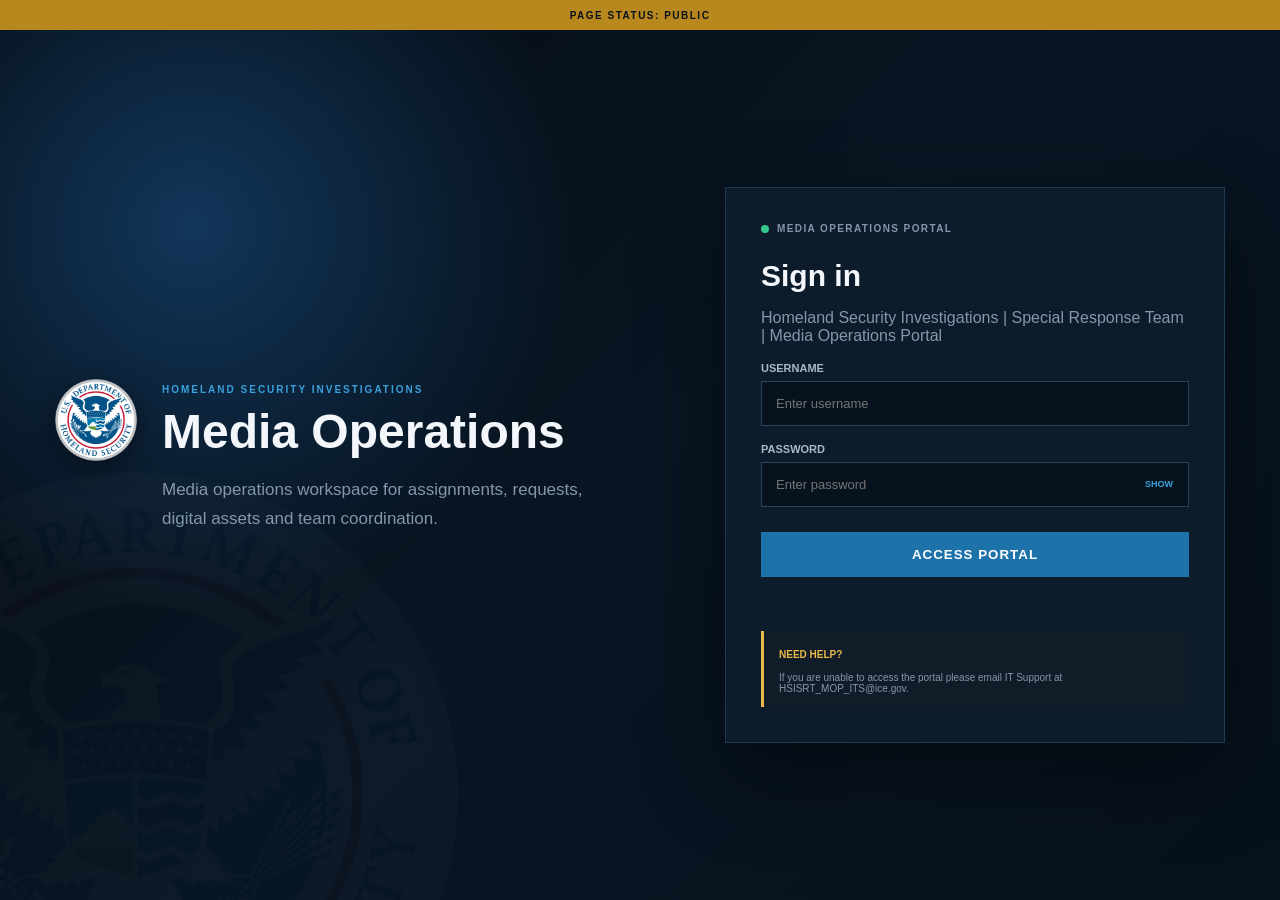
==== commit a4c1654d: "Update notice text in index.html" ====
--- a/index.html
+++ b/index.html
@@ -12,7 +12,7 @@
 <body class="login-body">
 
   <div class="concept-banner">
-   TMC NOTICE: Applications are being reviewed on the 30th, please do your AV by the 30th.
+   PAGE STATUS: PUBLIC
   </div>
 
   <main class="login-wrapper">
